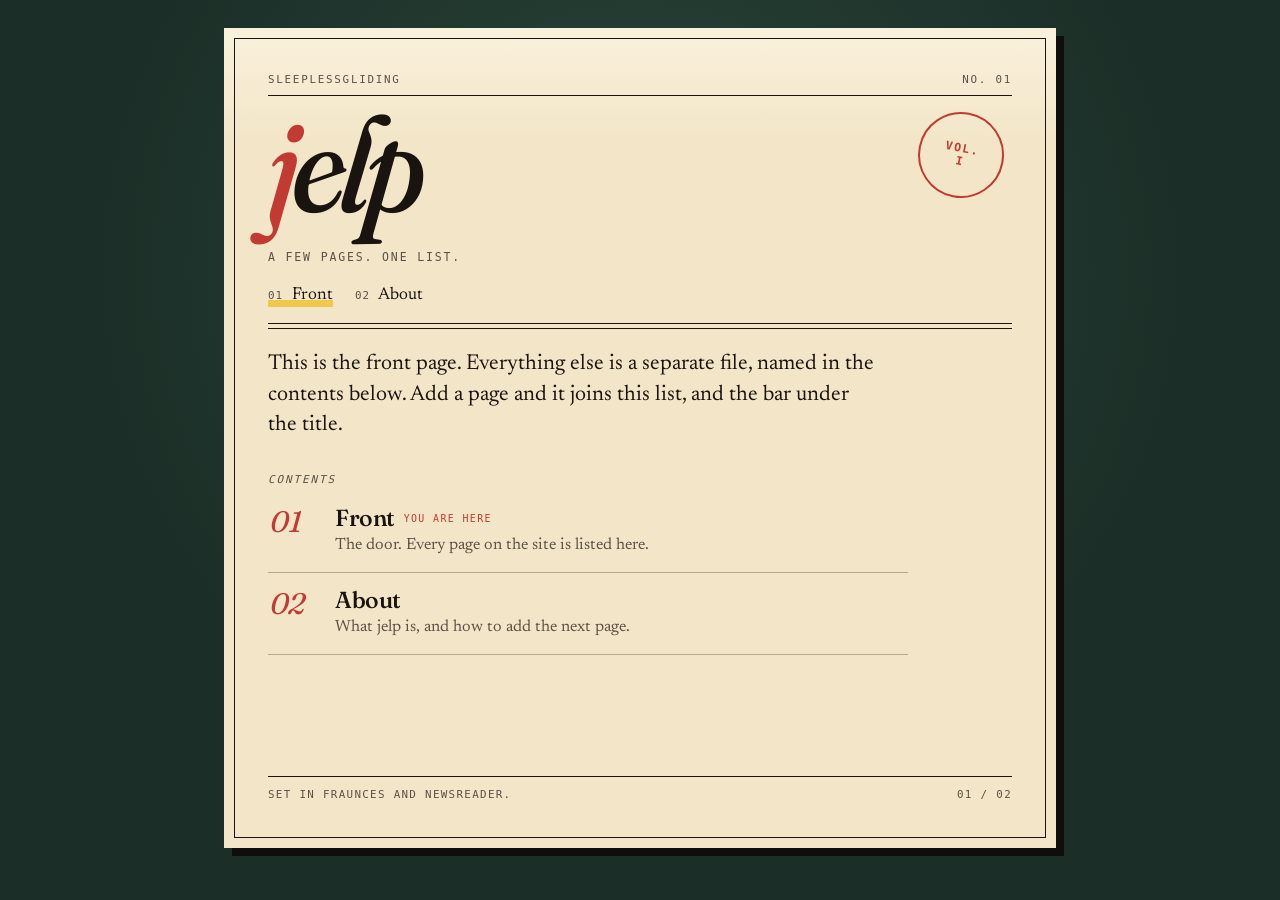
==== index.html @ 692bcdef "Start jelp as a paper site with a shared page list. New pages register in one array, which drives th" ====
<!DOCTYPE html>
<html lang="en">
<head>
  <meta charset="utf-8">
  <meta name="viewport" content="width=device-width, initial-scale=1">
  <title>jelp</title>
  <meta name="description" content="jelp is a small site. Each page is its own file, gathered in one list.">
  <meta name="theme-color" content="#1b2e27">
  <link rel="icon" href="favicon.svg" type="image/svg+xml">
  <link rel="preconnect" href="https://fonts.googleapis.com">
  <link rel="preconnect" href="https://fonts.gstatic.com" crossorigin>
  <link href="https://fonts.googleapis.com/css2?family=Fraunces:ital,opsz,wght@1,9..144,460;1,9..144,560&family=Newsreader:ital,opsz,wght@0,6..72,400;0,6..72,550;1,6..72,400&display=swap" rel="stylesheet">
  <link rel="stylesheet" href="site.css">
</head>
<body>
  <a class="skip" href="#content">Skip to content</a>
  <div class="sheet">
    <header class="masthead">
      <p class="issue"><span>sleeplessgliding</span><span>No. 01</span></p>
      <div class="titleblock">
        <h1 class="wordmark"><a href="index.html"><span class="j">j</span>elp</a></h1>
        <p class="stamp" aria-hidden="true">Vol.<br>I</p>
      </div>
      <p class="tagline">A few pages. One list.</p>
      <!-- Page links are filled from the pages array in site.js -->
      <nav class="contents-bar" data-nav aria-label="Pages">
        <noscript>
          <a href="index.html">01 Front</a>
          <a href="about.html">02 About</a>
        </noscript>
      </nav>
    </header>
    <main id="content">
      <p class="lede">This is the front page. Everything else is a separate file, named in the contents below. Add a page and it joins this list, and the bar under the title.</p>
      <h2 class="section-label">Contents</h2>
      <noscript>
        <ol class="page-list">
          <li><a href="index.html"><span class="num">01</span><span class="title">Front</span><span class="blurb">The door. Every page on the site is listed here.</span></a></li>
          <li><a href="about.html"><span class="num">02</span><span class="title">About</span><span class="blurb">What jelp is, and how to add the next page.</span></a></li>
        </ol>
      </noscript>
      <ol class="page-list" data-contents hidden></ol>
    </main>
    <footer class="colophon">
      <p>Set in Fraunces and Newsreader.</p>
      <p data-signature>jelp</p>
    </footer>
  </div>
  <script src="site.js"></script>
</body>
</html>
---- site.css ----
:root {
  --desk: #1b2e27;
  --paper: #f3e6c8;
  --paper-shade: #e7d5ae;
  --ink: #1a1410;
  --ink-soft: #5c5148;
  --stamp: #c23b32;
  --mark: #efc84d;
  --rule: rgba(26, 20, 16, 0.28);
  --serif: "Fraunces", "Iowan Old Style", Palatino, "Palatino Linotype", Georgia, serif;
  --text: "Newsreader", "Iowan Old Style", Palatino, "Palatino Linotype", Georgia, serif;
  --mono: "SFMono-Regular", ui-monospace, Menlo, Consolas, monospace;
}

* { box-sizing: border-box; }

[hidden] { display: none !important; }

html { scroll-behavior: smooth; }

body {
  margin: 0;
  min-height: 100vh;
  color: var(--ink);
  background:
    radial-gradient(ellipse at 50% 30%, #2a463b 0%, var(--desk) 62%);
  font-family: var(--text);
  font-size: 1.125rem;
  line-height: 1.55;
  padding: 1.75rem 1.15rem 3rem;
}

::selection {
  background: var(--mark);
  color: var(--ink);
}

:focus-visible {
  outline: 2px solid var(--stamp);
  outline-offset: 3px;
}

.skip {
  position: absolute;
  left: 1rem;
  top: -4rem;
  z-index: 2;
  background: var(--mark);
  color: var(--ink);
  padding: 0.35rem 0.6rem;
  font-family: var(--mono);
  font-size: 0.75rem;
  letter-spacing: 0.08em;
  text-transform: uppercase;
  text-decoration: none;
}

.skip:focus { top: 0.6rem; }

.sheet {
  position: relative;
  display: flex;
  flex-direction: column;
  max-width: 52rem;
  min-height: calc(100vh - 5rem);
  margin: 0 auto;
  padding: clamp(1.35rem, 4vw, 2.75rem);
  background:
    linear-gradient(180deg, rgba(255, 250, 236, 0.55), transparent 7rem),
    var(--paper);
  box-shadow: 8px 8px 0 #100e0c;
  outline: 1px solid var(--ink);
  outline-offset: -11px;
}

.issue {
  display: flex;
  justify-content: space-between;
  gap: 1rem;
  margin: 0 0 0.85rem;
  padding-bottom: 0.4rem;
  border-bottom: 1px solid var(--ink);
  color: var(--ink-soft);
  font-family: var(--mono);
  font-size: 0.68rem;
  letter-spacing: 0.16em;
  text-transform: uppercase;
}

.titleblock {
  position: relative;
  min-height: 4.5rem;
}

.wordmark {
  margin: 0;
  font-family: var(--serif);
  font-style: italic;
  font-weight: 460;
  font-size: clamp(4.6rem, 17vw, 8.4rem);
  font-variation-settings: "SOFT" 50, "opsz" 144, "WONK" 1;
  line-height: 0.8;
  letter-spacing: -0.045em;
  padding-bottom: 0.22em;
}

.wordmark a {
  color: inherit;
  text-decoration: none;
}

.wordmark a:hover {
  background-image: linear-gradient(var(--mark), var(--mark));
  background-repeat: no-repeat;
  background-position: 0 82%;
  background-size: 100% 0.22em;
}

.j { color: var(--stamp); }

.stamp {
  position: absolute;
  right: 1%;
  top: 0.15rem;
  display: grid;
  place-items: center;
  width: 5.4rem;
  height: 5.4rem;
  margin: 0;
  border: 2px solid var(--stamp);
  border-radius: 50%;
  color: var(--stamp);
  font-family: var(--mono);
  font-size: 0.72rem;
  font-weight: 600;
  letter-spacing: 0.14em;
  line-height: 1.15;
  text-align: center;
  text-transform: uppercase;
  transform: rotate(11deg);
  pointer-events: none;
}

.tagline {
  margin: 0.15rem 0 0;
  color: var(--ink-soft);
  font-family: var(--mono);
  font-size: 0.72rem;
  font-style: normal;
  letter-spacing: 0.16em;
  text-transform: uppercase;
}

.masthead {
  margin-bottom: 1.6rem;
  padding-bottom: 0.85rem;
  border-bottom: 1px solid var(--ink);
  box-shadow: 0 4px 0 var(--paper), 0 5px 0 var(--ink);
}

.contents-bar {
  display: flex;
  flex-wrap: wrap;
  gap: 0.4rem 1.35rem;
  margin-top: 0.95rem;
}

.contents-bar a {
  color: var(--ink);
  font-size: 1.08rem;
  text-decoration: none;
}

.contents-bar .num {
  margin-right: 0.35rem;
  color: var(--ink-soft);
  font-family: var(--mono);
  font-size: 0.68rem;
  letter-spacing: 0.08em;
}

.contents-bar a[aria-current="page"] {
  background-image: linear-gradient(var(--mark), var(--mark));
  background-repeat: no-repeat;
  background-position: 0 88%;
  background-size: 100% 0.42em;
}

main { margin-bottom: 2.25rem; }

.lede {
  max-width: 38rem;
  margin: 0;
  font-size: 1.35rem;
  line-height: 1.4;
}

main h1 {
  margin: 0.2rem 0 0.9rem;
  font-family: var(--serif);
  font-style: italic;
  font-weight: 520;
  font-size: clamp(2.5rem, 6vw, 3.5rem);
  font-variation-settings: "SOFT" 30, "opsz" 72, "WONK" 1;
  letter-spacing: -0.03em;
  line-height: 0.95;
}

main h2 {
  margin: 2.1rem 0 0.35rem;
  font-family: var(--serif);
  font-style: italic;
  font-weight: 520;
  font-size: 1.85rem;
  letter-spacing: -0.02em;
}

main p { max-width: 40rem; }

.section-label {
  margin: 2rem 0 0.15rem;
  color: var(--ink-soft);
  font-family: var(--mono);
  font-size: 0.68rem;
  font-weight: 400;
  letter-spacing: 0.18em;
  text-transform: uppercase;
}

.page-list {
  list-style: none;
  max-width: 40rem;
  margin: 0;
  padding: 0;
}

.page-list a {
  display: grid;
  grid-template-columns: 3.2rem 1fr;
  grid-template-areas:
    "num title"
    "num blurb";
  gap: 0.1rem 0.85rem;
  padding: 0.85rem 0.15rem;
  border-bottom: 1px solid var(--rule);
  color: inherit;
  text-decoration: none;
}

.page-list .num {
  grid-area: num;
  color: var(--stamp);
  font-family: var(--serif);
  font-style: italic;
  font-size: 1.85rem;
  font-variation-settings: "opsz" 36, "SOFT" 40;
  line-height: 1;
  padding-top: 0.15rem;
}

.page-list .title {
  grid-area: title;
  font-family: var(--serif);
  font-size: 1.45rem;
  font-weight: 520;
  letter-spacing: -0.02em;
  line-height: 1.15;
}

.page-list .blurb {
  grid-area: blurb;
  color: var(--ink-soft);
  font-size: 1.02rem;
}

.page-list a:hover .title {
  background-image: linear-gradient(var(--mark), var(--mark));
  background-repeat: no-repeat;
  background-position: 0 92%;
  background-size: 100% 0.34em;
}

.here {
  display: inline-block;
  margin-left: 0.55rem;
  color: var(--stamp);
  font-family: var(--mono);
  font-size: 0.62rem;
  font-style: normal;
  font-weight: 500;
  letter-spacing: 0.14em;
  text-transform: uppercase;
  vertical-align: 0.25rem;
}

.steps {
  max-width: 40rem;
  margin: 0.4rem 0 0;
  padding: 0;
  list-style: none;
  counter-reset: step;
}

.steps li {
  position: relative;
  padding: 0.85rem 0 0.85rem 3.1rem;
  border-top: 1px solid var(--rule);
  counter-increment: step;
}

.steps li::before {
  content: counter(step, decimal-leading-zero);
  position: absolute;
  left: 0;
  top: 0.85rem;
  color: var(--stamp);
  font-family: var(--serif);
  font-style: italic;
  font-size: 1.45rem;
  font-variation-settings: "opsz" 36;
  line-height: 1.1;
}

.steps strong {
  font-weight: 550;
}

main a {
  color: inherit;
  text-decoration-color: var(--stamp);
  text-decoration-thickness: 2px;
  text-underline-offset: 0.16em;
}

main a:hover {
  background-image: linear-gradient(var(--mark), var(--mark));
  background-repeat: no-repeat;
  background-position: 0 88%;
  background-size: 100% 0.38em;
}

code {
  font-family: var(--mono);
  font-size: 0.86em;
  background: var(--paper-shade);
  padding: 0.05em 0.28em;
}

.return {
  margin-top: 1.5rem;
}

.colophon {
  display: flex;
  justify-content: space-between;
  gap: 1rem;
  margin-top: auto;
  padding-top: 0.65rem;
  border-top: 1px solid var(--ink);
  color: var(--ink-soft);
  font-family: var(--mono);
  font-size: 0.68rem;
  letter-spacing: 0.12em;
  text-transform: uppercase;
}

.colophon p { margin: 0; }

@media (max-width: 640px) {
  body { padding: 0.85rem 0.7rem 2rem; }

  .sheet {
    outline-offset: -8px;
    box-shadow: 5px 5px 0 #100e0c;
  }

  .titleblock {
    display: flex;
    flex-wrap: wrap;
    align-items: flex-end;
    justify-content: space-between;
    gap: 0.5rem 1rem;
  }

  .stamp {
    position: static;
    width: 4.3rem;
    height: 4.3rem;
    font-size: 0.62rem;
    transform: rotate(8deg);
  }

  .wordmark { font-size: clamp(4.2rem, 24vw, 6rem); }

  .colophon { flex-direction: column; }

  .page-list a { grid-template-columns: 2.6rem 1fr; }
}

@media (prefers-reduced-motion: reduce) {
  html { scroll-behavior: auto; }
}
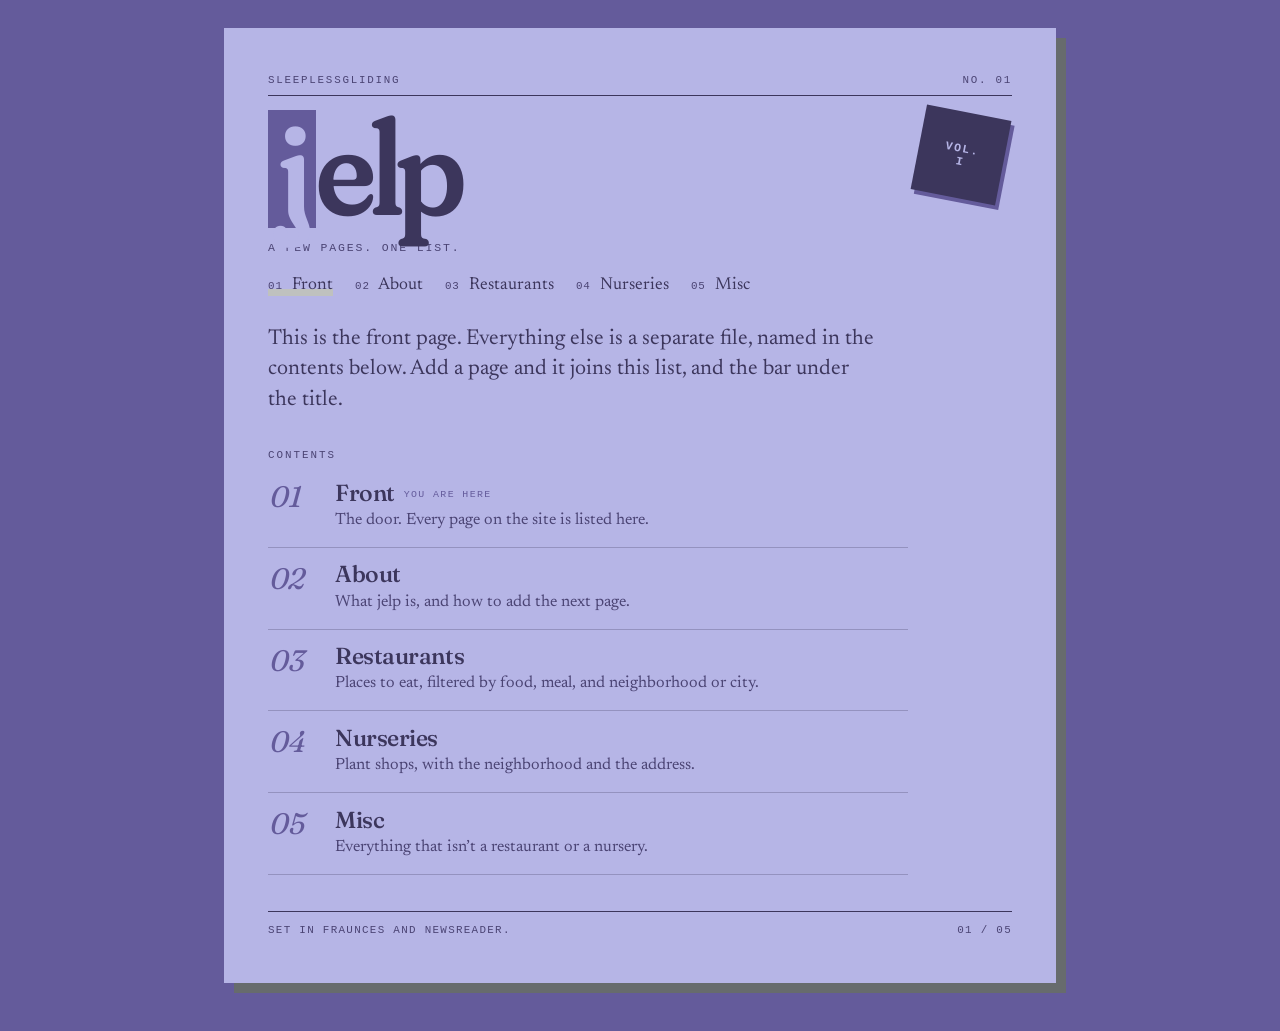
==== commit 5bec6473: "Add the Portland restaurants, nurseries, and misc pages with their photos, and a new purple look. Co" ====
--- a/index.html
+++ b/index.html
@@ -5,7 +5,7 @@
   <meta name="viewport" content="width=device-width, initial-scale=1">
   <title>jelp</title>
   <meta name="description" content="jelp is a small site. Each page is its own file, gathered in one list.">
-  <meta name="theme-color" content="#1b2e27">
+  <meta name="theme-color" content="#645b9b">
   <link rel="icon" href="favicon.svg" type="image/svg+xml">
   <link rel="preconnect" href="https://fonts.googleapis.com">
   <link rel="preconnect" href="https://fonts.gstatic.com" crossorigin>
@@ -27,6 +27,9 @@
         <noscript>
           <a href="index.html">01 Front</a>
           <a href="about.html">02 About</a>
+          <a href="PDX/restaurants.html">03 Restaurants</a>
+          <a href="PDX/nurseries.html">04 Nurseries</a>
+          <a href="misc.html">05 Misc</a>
         </noscript>
       </nav>
     </header>
@@ -37,6 +40,9 @@
         <ol class="page-list">
           <li><a href="index.html"><span class="num">01</span><span class="title">Front</span><span class="blurb">The door. Every page on the site is listed here.</span></a></li>
           <li><a href="about.html"><span class="num">02</span><span class="title">About</span><span class="blurb">What jelp is, and how to add the next page.</span></a></li>
+          <li><a href="PDX/restaurants.html"><span class="num">03</span><span class="title">Restaurants</span><span class="blurb">Portland places to eat, filtered by food and by meal.</span></a></li>
+          <li><a href="PDX/nurseries.html"><span class="num">04</span><span class="title">Nurseries</span><span class="blurb">Plant shops, with the neighborhood and the address.</span></a></li>
+          <li><a href="misc.html"><span class="num">05</span><span class="title">Misc</span><span class="blurb">Everything that isn’t a restaurant or a nursery.</span></a></li>
         </ol>
       </noscript>
       <ol class="page-list" data-contents hidden></ol>
--- a/site.css
+++ b/site.css
@@ -1,12 +1,17 @@
 :root {
-  --desk: #1b2e27;
-  --paper: #f3e6c8;
-  --paper-shade: #e7d5ae;
-  --ink: #1a1410;
-  --ink-soft: #5c5148;
-  --stamp: #c23b32;
-  --mark: #efc84d;
-  --rule: rgba(26, 20, 16, 0.28);
+  --lilac: #b6b5e6;
+  --indigo: #645b9b;
+  --mist: #bfc1bf;
+  --char: #676b6d;
+  --slate: #838685;
+  --desk: var(--indigo);
+  --paper: var(--lilac);
+  --paper-shade: var(--mist);
+  --ink: #3c365c;
+  --ink-soft: #4b4474;
+  --stamp: var(--indigo);
+  --mark: var(--mist);
+  --rule: rgba(60, 54, 92, 0.28);
   --serif: "Fraunces", "Iowan Old Style", Palatino, "Palatino Linotype", Georgia, serif;
   --text: "Newsreader", "Iowan Old Style", Palatino, "Palatino Linotype", Georgia, serif;
   --mono: "SFMono-Regular", ui-monospace, Menlo, Consolas, monospace;
@@ -22,8 +27,7 @@
   margin: 0;
   min-height: 100vh;
   color: var(--ink);
-  background:
-    radial-gradient(ellipse at 50% 30%, #2a463b 0%, var(--desk) 62%);
+  background: var(--indigo);
   font-family: var(--text);
   font-size: 1.125rem;
   line-height: 1.55;
@@ -65,12 +69,8 @@
   min-height: calc(100vh - 5rem);
   margin: 0 auto;
   padding: clamp(1.35rem, 4vw, 2.75rem);
-  background:
-    linear-gradient(180deg, rgba(255, 250, 236, 0.55), transparent 7rem),
-    var(--paper);
-  box-shadow: 8px 8px 0 #100e0c;
-  outline: 1px solid var(--ink);
-  outline-offset: -11px;
+  background: var(--paper);
+  box-shadow: 10px 10px 0 var(--char);
 }
 
 .issue {
@@ -95,13 +95,13 @@
 .wordmark {
   margin: 0;
   font-family: var(--serif);
-  font-style: italic;
-  font-weight: 460;
+  font-style: normal;
+  font-weight: 560;
   font-size: clamp(4.6rem, 17vw, 8.4rem);
-  font-variation-settings: "SOFT" 50, "opsz" 144, "WONK" 1;
-  line-height: 0.8;
+  font-variation-settings: "SOFT" 100, "opsz" 144, "WONK" 1;
+  line-height: 0.85;
   letter-spacing: -0.045em;
-  padding-bottom: 0.22em;
+  padding-bottom: 0.06em;
 }
 
 .wordmark a {
@@ -116,7 +116,13 @@
   background-size: 100% 0.22em;
 }
 
-.j { color: var(--stamp); }
+.j {
+  display: inline-block;
+  padding: 0.02em 0.08em 0.06em;
+  background: var(--indigo);
+  color: var(--lilac);
+  line-height: 0.8;
+}
 
 .stamp {
   position: absolute;
@@ -127,9 +133,10 @@
   width: 5.4rem;
   height: 5.4rem;
   margin: 0;
-  border: 2px solid var(--stamp);
-  border-radius: 50%;
-  color: var(--stamp);
+  border: 0;
+  background: var(--ink);
+  color: var(--lilac);
+  box-shadow: 4px 4px 0 var(--indigo);
   font-family: var(--mono);
   font-size: 0.72rem;
   font-weight: 600;
@@ -153,9 +160,7 @@
 
 .masthead {
   margin-bottom: 1.6rem;
-  padding-bottom: 0.85rem;
-  border-bottom: 1px solid var(--ink);
-  box-shadow: 0 4px 0 var(--paper), 0 5px 0 var(--ink);
+  padding-bottom: 0;
 }
 
 .contents-bar {
@@ -198,8 +203,8 @@
 main h1 {
   margin: 0.2rem 0 0.9rem;
   font-family: var(--serif);
-  font-style: italic;
-  font-weight: 520;
+  font-style: normal;
+  font-weight: 560;
   font-size: clamp(2.5rem, 6vw, 3.5rem);
   font-variation-settings: "SOFT" 30, "opsz" 72, "WONK" 1;
   letter-spacing: -0.03em;
@@ -209,8 +214,8 @@
 main h2 {
   margin: 2.1rem 0 0.35rem;
   font-family: var(--serif);
-  font-style: italic;
-  font-weight: 520;
+  font-style: normal;
+  font-weight: 560;
   font-size: 1.85rem;
   letter-spacing: -0.02em;
 }
@@ -370,8 +375,7 @@
   body { padding: 0.85rem 0.7rem 2rem; }
 
   .sheet {
-    outline-offset: -8px;
-    box-shadow: 5px 5px 0 #100e0c;
+    box-shadow: 6px 6px 0 var(--char);
   }
 
   .titleblock {
@@ -400,3 +404,405 @@
 @media (prefers-reduced-motion: reduce) {
   html { scroll-behavior: auto; }
 }
+
+.sheet.wide { max-width: 74rem; }
+
+.filters {
+  display: flex;
+  flex-wrap: wrap;
+  gap: 0.55rem;
+  margin-top: 1.15rem;
+  align-items: flex-start;
+}
+
+.filter-menu {
+  position: relative;
+  flex: 1 1 12.5rem;
+  max-width: 18rem;
+}
+
+.filter-toggle {
+  position: relative;
+  display: flex;
+  flex-direction: column;
+  align-items: flex-start;
+  gap: 0.12rem;
+  width: 100%;
+  padding: 0.42rem 1.7rem 0.48rem 0.7rem;
+  border: 1px solid var(--ink);
+  background: var(--mist);
+  color: var(--ink);
+  font: inherit;
+  text-align: left;
+  cursor: pointer;
+}
+
+.filter-toggle::after {
+  content: "";
+  position: absolute;
+  top: 50%;
+  right: 0.72rem;
+  width: 0.38rem;
+  height: 0.38rem;
+  border-right: 1.5px solid var(--ink);
+  border-bottom: 1.5px solid var(--ink);
+  transform: translateY(-70%) rotate(45deg);
+}
+
+.filter-toggle[aria-expanded="true"]::after {
+  transform: translateY(-30%) rotate(225deg);
+}
+
+.filter-legend {
+  color: var(--ink-soft);
+  font-family: var(--mono);
+  font-size: 0.66rem;
+  letter-spacing: 0.16em;
+  text-transform: uppercase;
+}
+
+.filter-summary {
+  max-width: 100%;
+  overflow: hidden;
+  font-family: var(--serif);
+  font-size: 1.2rem;
+  font-style: normal;
+  line-height: 1.15;
+  text-overflow: ellipsis;
+  white-space: nowrap;
+}
+
+.filter-toggle.is-set .filter-summary {
+  background-image: linear-gradient(var(--lilac), var(--lilac));
+  background-repeat: no-repeat;
+  background-position: 0 88%;
+  background-size: 100% 0.32em;
+}
+
+.filter-panel {
+  position: absolute;
+  z-index: 4;
+  top: calc(100% - 1px);
+  left: 0;
+  right: 0;
+  max-height: 16rem;
+  overflow: auto;
+  border: 1px solid var(--ink);
+  background: var(--mist);
+  padding: 0.3rem 0;
+}
+
+.filter-panel label {
+  display: flex;
+  align-items: baseline;
+  gap: 0.5rem;
+  margin: 0;
+  padding: 0.28rem 0.75rem;
+  cursor: pointer;
+}
+
+.filter-panel label:hover {
+  background: var(--lilac);
+}
+
+.filter-panel input {
+  accent-color: var(--stamp);
+}
+
+.result-line button {
+  font: inherit;
+  color: var(--ink);
+  background: none;
+  border: 0;
+  padding: 0.05rem 0.02rem 0.12rem;
+  cursor: pointer;
+}
+
+.result-line {
+  display: flex;
+  justify-content: space-between;
+  align-items: baseline;
+  gap: 1rem;
+  margin: 0.95rem 0 0;
+  color: var(--ink-soft);
+  font-family: var(--mono);
+  font-size: 0.68rem;
+  letter-spacing: 0.14em;
+  text-transform: uppercase;
+}
+
+.result-line button {
+  color: var(--stamp);
+  letter-spacing: 0.14em;
+  text-transform: uppercase;
+}
+
+.place-grid {
+  display: grid;
+  grid-template-columns: repeat(auto-fill, minmax(16.75rem, 1fr));
+  gap: 1rem;
+  margin-top: 0.85rem;
+}
+
+.place-card {
+  display: flex;
+  flex-direction: column;
+  border: 3px solid var(--ink);
+  background: var(--mist);
+  box-shadow: 5px 5px 0 var(--indigo);
+}
+
+.place-card .photo {
+  display: block;
+  background: var(--paper-shade);
+}
+
+.place-card .photo img,
+.place-card .slide {
+  display: block;
+  width: 100%;
+  height: 12.5rem;
+  object-fit: cover;
+}
+
+.carousel {
+  position: relative;
+  height: 12.5rem;
+  overflow: hidden;
+  touch-action: pan-y;
+}
+
+.carousel .slides {
+  display: flex;
+  height: 100%;
+  transition: transform 220ms ease;
+}
+
+.carousel .slide {
+  flex: 0 0 100%;
+}
+
+.carousel-prev,
+.carousel-next,
+.carousel-count {
+  position: absolute;
+  z-index: 1;
+  border: 2px solid var(--ink);
+  background: var(--lilac);
+  color: var(--ink);
+}
+
+.carousel-prev,
+.carousel-next {
+  top: 50%;
+  width: 1.65rem;
+  height: 1.65rem;
+  margin: 0;
+  padding: 0;
+  transform: translateY(-50%);
+  cursor: pointer;
+}
+
+.carousel-prev { left: 0.4rem; }
+.carousel-next { right: 0.4rem; }
+
+.carousel-prev::after,
+.carousel-next::after {
+  content: "";
+  display: block;
+  width: 0.38rem;
+  height: 0.38rem;
+  margin: 0 auto;
+  border-top: 1.5px solid var(--ink);
+  border-right: 1.5px solid var(--ink);
+}
+
+.carousel-prev::after { transform: rotate(-135deg); margin-left: 0.62rem; }
+.carousel-next::after { transform: rotate(45deg); margin-right: 0.62rem; }
+
+.carousel-prev:hover,
+.carousel-next:hover {
+  background: var(--mark);
+}
+
+.carousel-count {
+  right: 0.4rem;
+  bottom: 0.4rem;
+  margin: 0;
+  padding: 0.12rem 0.38rem;
+  font-family: var(--mono);
+  font-size: 0.62rem;
+  letter-spacing: 0.12em;
+}
+
+.search {
+  display: flex;
+  flex-direction: column;
+  gap: 0.15rem;
+  flex: 1 1 100%;
+}
+
+.search span {
+  color: var(--ink-soft);
+  font-family: var(--mono);
+  font-size: 0.66rem;
+  letter-spacing: 0.16em;
+  text-transform: uppercase;
+}
+
+.search input {
+  width: 100%;
+  margin: 0;
+  padding: 0.48rem 0.7rem;
+  border: 1px solid var(--ink);
+  background: var(--mist);
+  color: var(--ink);
+  font-family: var(--serif);
+  font-size: 1.25rem;
+}
+
+.search input::placeholder {
+  color: var(--ink-soft);
+}
+
+.closed {
+  margin: 0.45rem 0 0;
+  color: var(--stamp);
+  font-family: var(--mono);
+  font-size: 0.68rem;
+  letter-spacing: 0.14em;
+  text-transform: uppercase;
+}
+
+main a.photo,
+main a.photo:hover,
+.place-card h2 a,
+.place-card h2 a:hover {
+  background-image: none;
+  text-decoration: none;
+}
+
+.place-card h2 a:hover {
+  background-image: linear-gradient(var(--lilac), var(--lilac));
+  background-repeat: no-repeat;
+  background-position: 0 88%;
+  background-size: 100% 0.34em;
+}
+
+.place-body { padding: 0.9rem 0.95rem 1rem; }
+
+.hood {
+  margin: 0 0 0.25rem;
+  color: var(--ink-soft);
+  font-family: var(--mono);
+  font-size: 0.68rem;
+  letter-spacing: 0.14em;
+  text-transform: uppercase;
+}
+
+.place-card h2,
+.directory h2 {
+  margin: 0;
+  font-family: var(--serif);
+  font-style: normal;
+  font-weight: 560;
+  font-size: 1.75rem;
+  letter-spacing: -0.03em;
+  line-height: 0.95;
+}
+
+.tags {
+  display: flex;
+  flex-wrap: wrap;
+  gap: 0.3rem 0.7rem;
+  margin: 0.6rem 0 0;
+}
+
+.tag {
+  padding: 0.08rem 0.42rem 0.12rem;
+  font-family: var(--text);
+  font-size: 0.92rem;
+  letter-spacing: 0;
+  line-height: 1.2;
+}
+
+.tag-food {
+  background: var(--ink);
+  color: var(--lilac);
+}
+
+.tag-meal {
+  background: var(--lilac);
+  color: var(--ink);
+}
+
+.place-card .note,
+.directory .note {
+  margin: 0.55rem 0 0;
+  color: var(--ink);
+  font-size: 1rem;
+  line-height: 1.4;
+}
+
+.addresses {
+  list-style: none;
+  margin: 0.8rem 0 0;
+  padding: 0.65rem 0 0;
+  border-top: 1px solid var(--rule);
+}
+
+.addresses li {
+  display: flex;
+  flex-wrap: wrap;
+  gap: 0.25rem 0.55rem;
+  align-items: baseline;
+  margin: 0.15rem 0;
+}
+
+.spot-label {
+  color: var(--ink-soft);
+  font-family: var(--mono);
+  font-size: 0.66rem;
+  letter-spacing: 0.08em;
+  text-transform: uppercase;
+}
+
+.empty {
+  margin: 1.25rem 0 0;
+  font-family: var(--serif);
+  font-style: normal;
+  font-size: 1.7rem;
+}
+
+.fine {
+  margin: 1.2rem 0 0;
+  max-width: 40rem;
+  color: var(--ink-soft);
+  font-size: 0.95rem;
+}
+
+.directory {
+  list-style: none;
+  max-width: 40rem;
+  margin: 0.4rem 0 0;
+  padding: 0;
+}
+
+.directory li {
+  padding: 1rem 0;
+  border-top: 1px solid var(--rule);
+}
+
+.directory h2 a,
+.directory h2 a:hover {
+  color: inherit;
+  text-decoration: none;
+  background-image: none;
+}
+
+.directory h2 a:hover {
+  background-image: linear-gradient(var(--mark), var(--mark));
+  background-repeat: no-repeat;
+  background-position: 0 88%;
+  background-size: 100% 0.34em;
+}
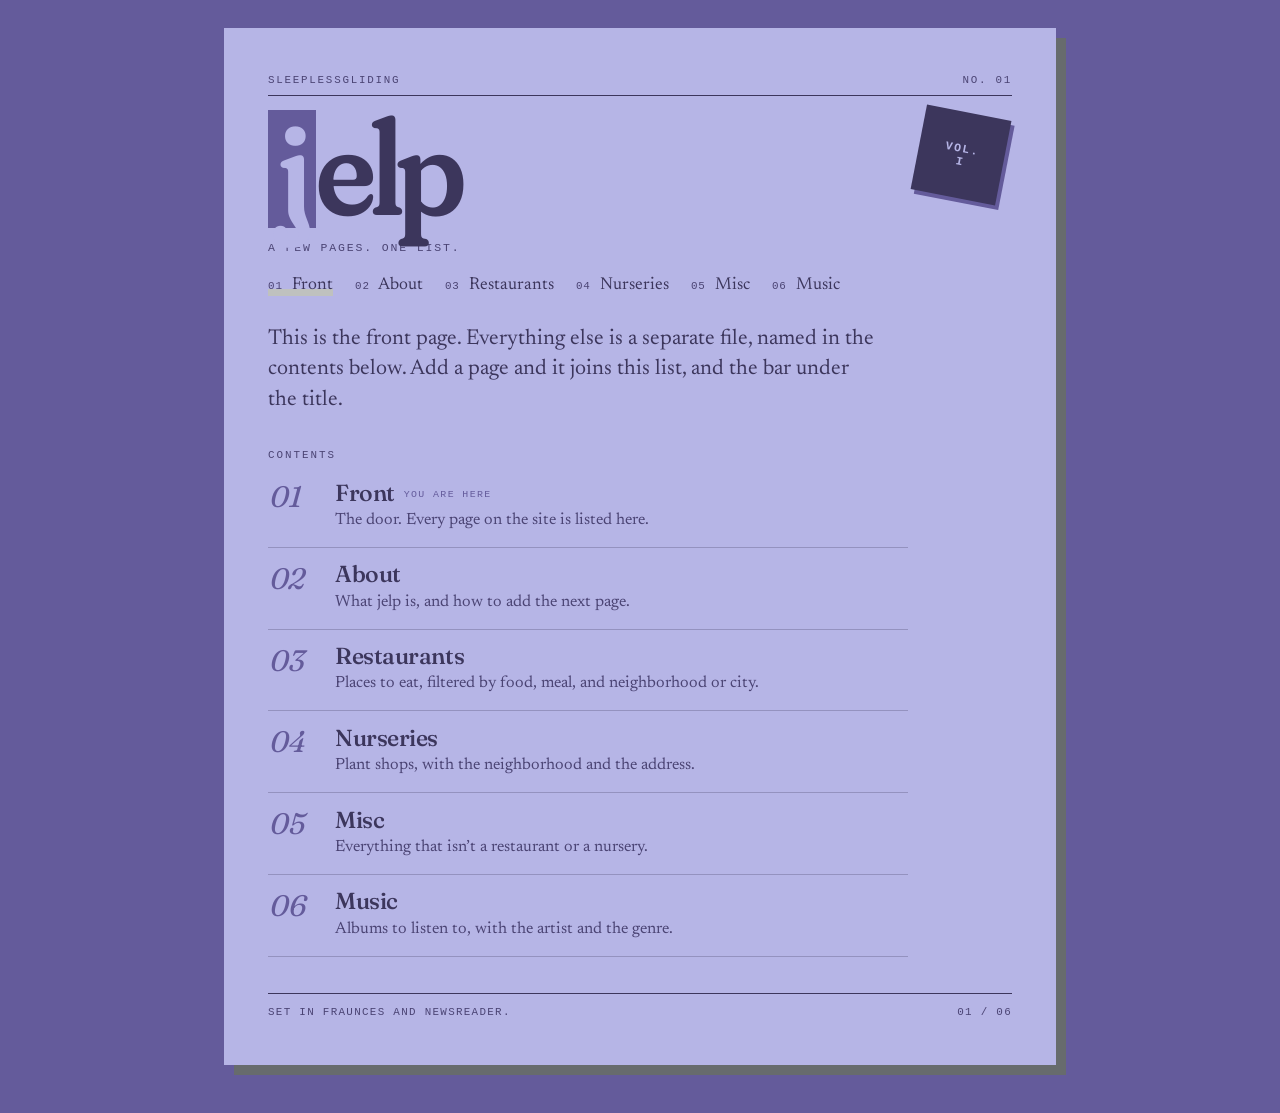
==== commit 053b5280: "Add a Music page with album art, genre and artist filters, and links that open each album in Spotify" ====
--- a/index.html
+++ b/index.html
@@ -30,6 +30,7 @@
           <a href="PDX/restaurants.html">03 Restaurants</a>
           <a href="PDX/nurseries.html">04 Nurseries</a>
           <a href="misc.html">05 Misc</a>
+          <a href="music.html">06 Music</a>
         </noscript>
       </nav>
     </header>
@@ -43,6 +44,7 @@
           <li><a href="PDX/restaurants.html"><span class="num">03</span><span class="title">Restaurants</span><span class="blurb">Portland places to eat, filtered by food and by meal.</span></a></li>
           <li><a href="PDX/nurseries.html"><span class="num">04</span><span class="title">Nurseries</span><span class="blurb">Plant shops, with the neighborhood and the address.</span></a></li>
           <li><a href="misc.html"><span class="num">05</span><span class="title">Misc</span><span class="blurb">Everything that isn’t a restaurant or a nursery.</span></a></li>
+          <li><a href="music.html"><span class="num">06</span><span class="title">Music</span><span class="blurb">Albums to listen to, with the artist and the genre.</span></a></li>
         </ol>
       </noscript>
       <ol class="page-list" data-contents hidden></ol>
--- a/site.css
+++ b/site.css
@@ -806,3 +806,9 @@
   background-position: 0 88%;
   background-size: 100% 0.34em;
 }
+
+.album-grid .place-card .slide,
+.album-grid .place-card .photo img {
+  height: auto;
+  aspect-ratio: 1;
+}
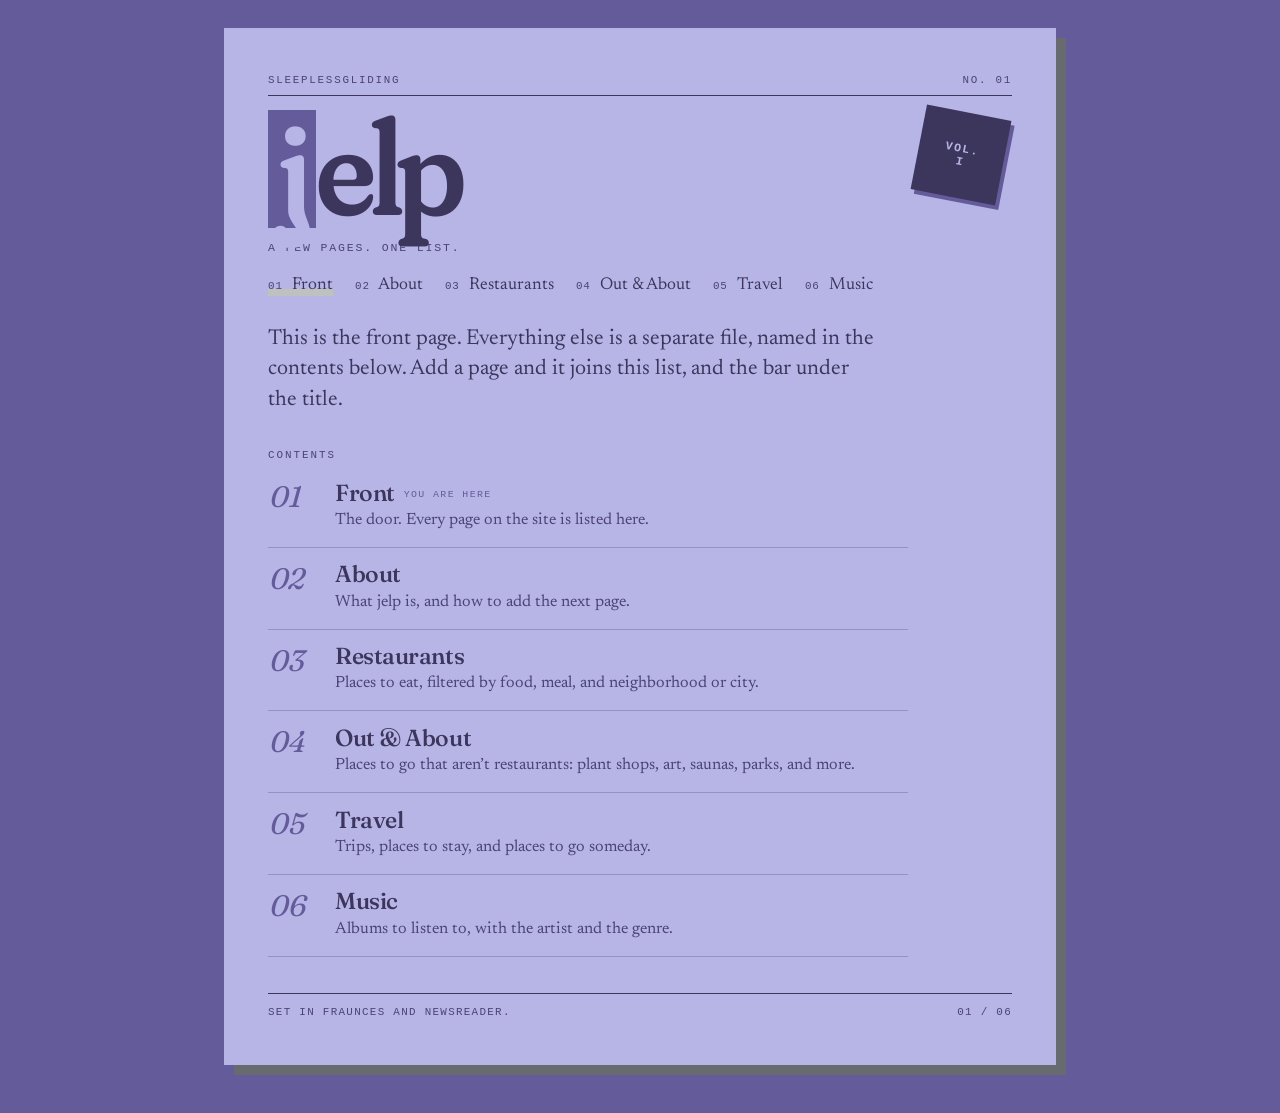
==== commit 19e1cab5: "Merge Nurseries and Misc into an Out & About page with type, neighborhood, and status filters, add a" ====
--- a/index.html
+++ b/index.html
@@ -28,8 +28,8 @@
           <a href="index.html">01 Front</a>
           <a href="about.html">02 About</a>
           <a href="PDX/restaurants.html">03 Restaurants</a>
-          <a href="PDX/nurseries.html">04 Nurseries</a>
-          <a href="misc.html">05 Misc</a>
+          <a href="PDX/out-and-about.html">04 Out &amp; About</a>
+          <a href="travel.html">05 Travel</a>
           <a href="music.html">06 Music</a>
         </noscript>
       </nav>
@@ -42,8 +42,8 @@
           <li><a href="index.html"><span class="num">01</span><span class="title">Front</span><span class="blurb">The door. Every page on the site is listed here.</span></a></li>
           <li><a href="about.html"><span class="num">02</span><span class="title">About</span><span class="blurb">What jelp is, and how to add the next page.</span></a></li>
           <li><a href="PDX/restaurants.html"><span class="num">03</span><span class="title">Restaurants</span><span class="blurb">Portland places to eat, filtered by food and by meal.</span></a></li>
-          <li><a href="PDX/nurseries.html"><span class="num">04</span><span class="title">Nurseries</span><span class="blurb">Plant shops, with the neighborhood and the address.</span></a></li>
-          <li><a href="misc.html"><span class="num">05</span><span class="title">Misc</span><span class="blurb">Everything that isn’t a restaurant or a nursery.</span></a></li>
+          <li><a href="PDX/out-and-about.html"><span class="num">04</span><span class="title">Out &amp; About</span><span class="blurb">Places to go that aren’t restaurants: plant shops, art, saunas, parks, and more.</span></a></li>
+          <li><a href="travel.html"><span class="num">05</span><span class="title">Travel</span><span class="blurb">Trips, places to stay, and places to go someday.</span></a></li>
           <li><a href="music.html"><span class="num">06</span><span class="title">Music</span><span class="blurb">Albums to listen to, with the artist and the genre.</span></a></li>
         </ol>
       </noscript>
--- a/site.css
+++ b/site.css
@@ -674,6 +674,28 @@
   text-transform: uppercase;
 }
 
+.status {
+  margin: 0.45rem 0 0;
+  color: var(--ink-soft);
+  font-family: var(--mono);
+  font-size: 0.68rem;
+  letter-spacing: 0.14em;
+  text-transform: uppercase;
+}
+
+.status-loved {
+  color: var(--stamp);
+  font-weight: 700;
+}
+
+.status-loved::before {
+  content: "♥ ";
+}
+
+.status-skip {
+  text-decoration: line-through;
+}
+
 main a.photo,
 main a.photo:hover,
 .place-card h2 a,
@@ -807,8 +829,126 @@
   background-size: 100% 0.34em;
 }
 
-.album-grid .place-card .slide,
-.album-grid .place-card .photo img {
-  height: auto;
-  aspect-ratio: 1;
-}
+.result-actions {
+  display: flex;
+  gap: 1.1rem;
+}
+
+.result-line:has(+ .album-list) {
+  max-width: none;
+}
+
+.album-list {
+  list-style: none;
+  margin: 0.85rem 0 0;
+  padding: 0;
+  border-top: 3px solid var(--ink);
+}
+
+.album-row {
+  display: grid;
+  grid-template-columns: 3.5rem minmax(0, 1fr) auto;
+  align-items: center;
+  gap: 0.9rem;
+  padding: 0.55rem 0;
+  border-bottom: 1px solid var(--rule);
+}
+
+.album-cover {
+  display: block;
+  width: 3.5rem;
+  height: 3.5rem;
+  border: 2px solid var(--ink);
+  background: var(--paper-shade);
+}
+
+.album-cover a,
+.album-cover img {
+  display: block;
+  width: 100%;
+  height: 100%;
+}
+
+.album-cover img {
+  object-fit: cover;
+}
+
+.album-row h2 {
+  margin: 0;
+  font-family: var(--serif);
+  font-style: italic;
+  font-weight: 560;
+  font-size: 1.2rem;
+  letter-spacing: -0.02em;
+  line-height: 1.1;
+}
+
+.album-row h2 a,
+.album-row h2 a:hover {
+  color: var(--ink);
+  text-decoration: none;
+}
+
+.album-row h2 a:hover {
+  text-decoration: underline;
+}
+
+.album-meta {
+  display: flex;
+  flex-wrap: wrap;
+  gap: 0.15rem 0.7rem;
+  margin: 0.25rem 0 0;
+  font-family: var(--mono);
+  font-size: 0.66rem;
+  letter-spacing: 0.12em;
+  text-transform: uppercase;
+}
+
+.album-artist {
+  color: var(--ink);
+}
+
+.album-genres {
+  color: var(--ink-soft);
+}
+
+.album-copy {
+  display: flex;
+  gap: 0.4rem;
+}
+
+.album-copy button {
+  min-height: 2rem;
+  padding: 0.3rem 0.5rem;
+  color: var(--ink);
+  background: var(--mist);
+  border: 2px solid var(--ink);
+  box-shadow: 2px 2px 0 var(--indigo);
+  font-family: var(--mono);
+  font-size: 0.62rem;
+  letter-spacing: 0.12em;
+  text-transform: uppercase;
+  white-space: nowrap;
+  cursor: pointer;
+}
+
+.album-copy button:hover,
+.album-copy button.is-copied {
+  color: var(--lilac);
+  background: var(--ink);
+}
+
+@media (max-width: 640px) {
+  .album-row {
+    grid-template-columns: 3.5rem minmax(0, 1fr);
+    row-gap: 0.45rem;
+  }
+
+  .album-copy {
+    grid-column: 2;
+  }
+
+  .album-copy button {
+    min-height: 2.4rem;
+  }
+}
